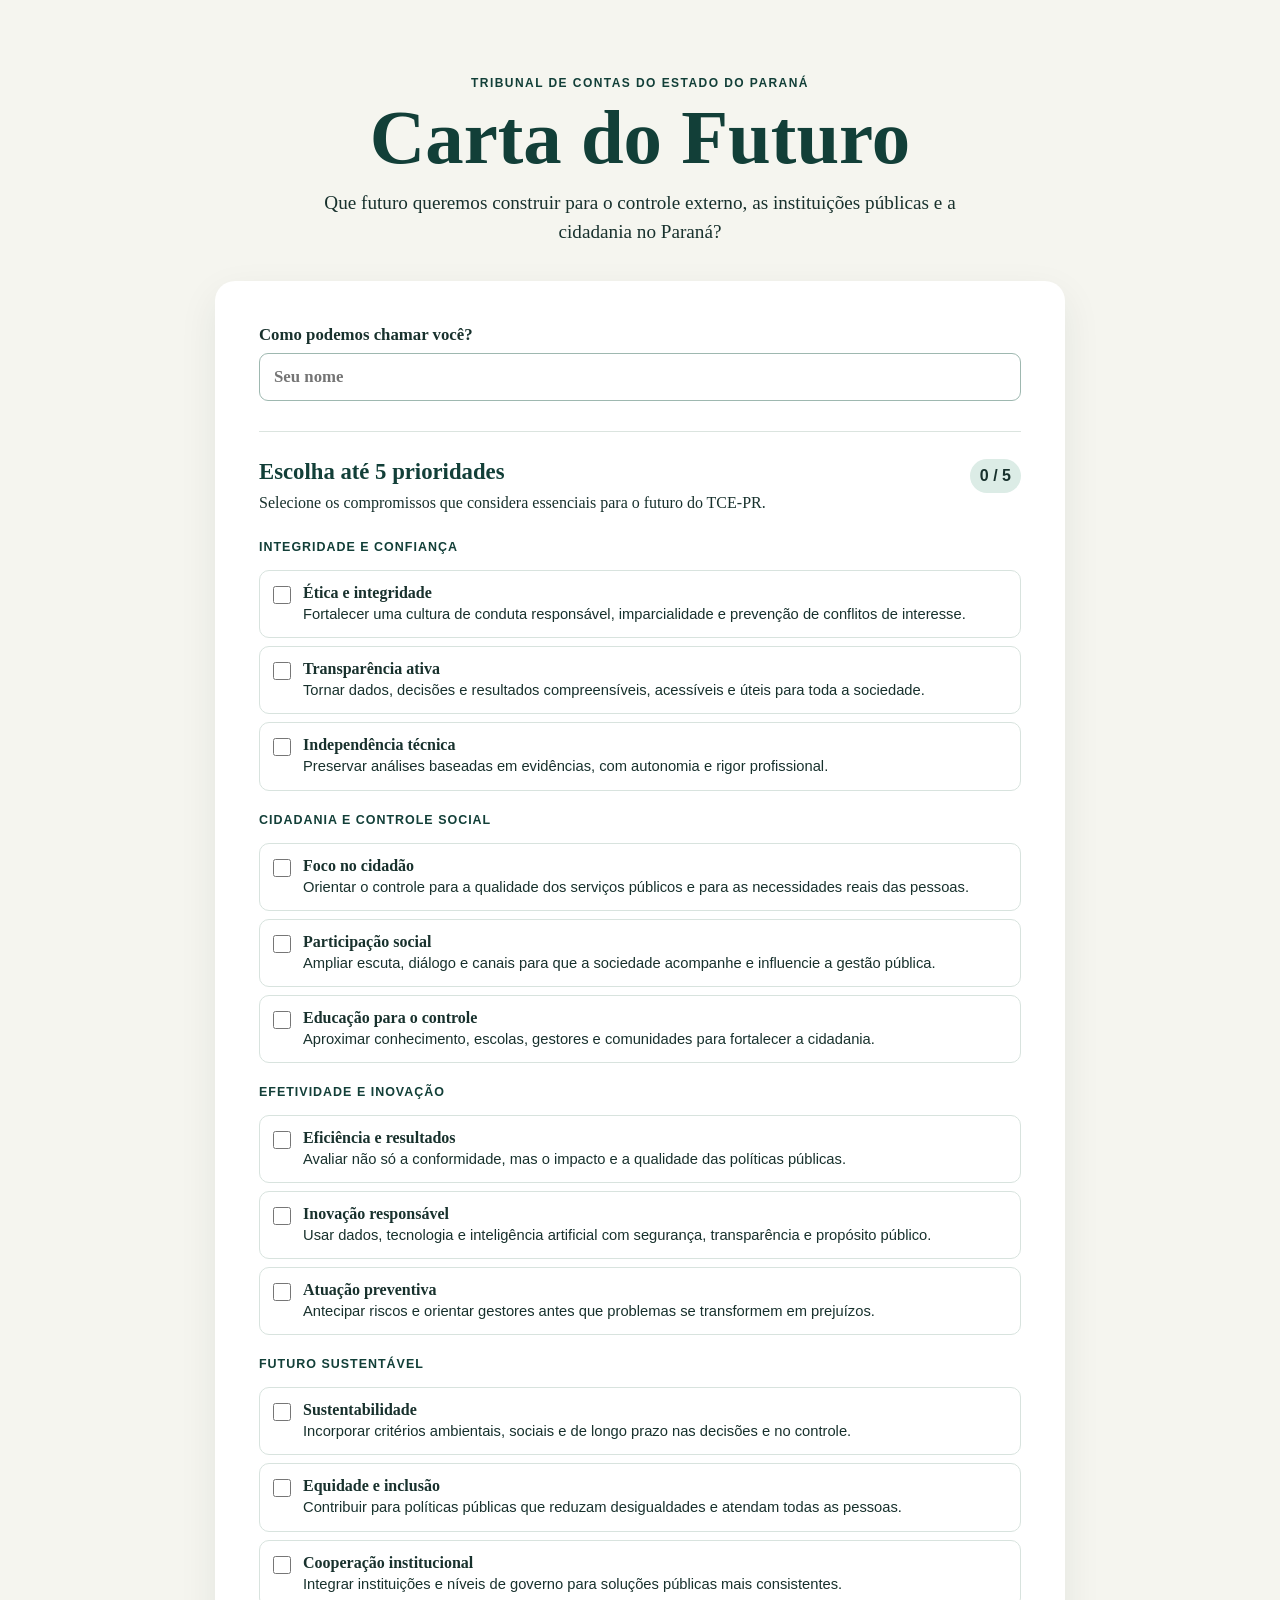
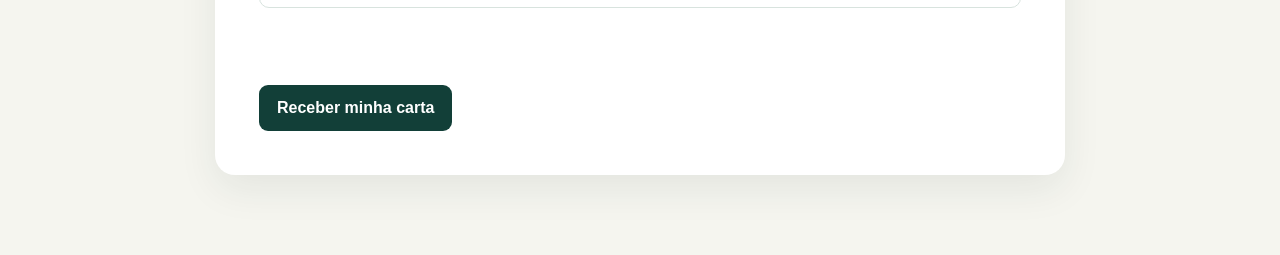
==== public/index.html @ 7b2de644 "first commit" ====
<!doctype html>
<html lang="pt-BR">
  <head>
    <meta charset="utf-8" />
    <meta name="viewport" content="width=device-width, initial-scale=1" />
    <meta name="theme-color" content="#123f38" />
    <title>Carta do Futuro | TCE-PR</title>
    <link rel="stylesheet" href="styles.css" />
  </head>
  <body>
    <main class="pagina">
      <section class="hero" aria-labelledby="titulo">
        <p class="sobretitulo">Tribunal de Contas do Estado do Paraná</p>
        <h1 id="titulo">Carta do Futuro</h1>
        <p class="introducao">Que futuro queremos construir para o controle externo, as instituições públicas e a cidadania no Paraná?</p>
      </section>

      <section class="cartao" id="formulario-area">
        <form id="carta-form">
          <label class="campo" for="nome">
            <span>Como podemos chamar você?</span>
            <input id="nome" name="nome" maxlength="60" autocomplete="name" required placeholder="Seu nome" />
          </label>

          <div class="escolhas-cabecalho">
            <div>
              <h2>Escolha até 5 prioridades</h2>
              <p>Selecione os compromissos que considera essenciais para o futuro do TCE-PR.</p>
            </div>
            <strong id="contador" aria-live="polite">0 / 5</strong>
          </div>
          <div id="temas" class="temas"></div>
          <p id="erro" class="erro" role="alert"></p>
          <button id="gerar" type="submit">Receber minha carta</button>
        </form>

        <div id="carregando" class="carregando escondido" aria-live="polite">
          <span class="orbita" aria-hidden="true"></span>
          <p id="frase-carregando">Conectando com o futuro…</p>
        </div>
      </section>

      <section id="resultado" class="resultado escondido" aria-live="polite">
        <article class="carta" id="texto-carta"></article>
        <div class="acoes">
          <button class="secundario" id="copiar" type="button">Copiar carta</button>
          <button class="secundario" id="reiniciar" type="button">Fazer novas escolhas</button>
        </div>
      </section>
    </main>
    <script src="api-config.js"></script>
    <script src="app.js"></script>
  </body>
</html>
---- public/styles.css ----
:root { --verde:#123f38; --verde-claro:#dcece6; --amarelo:#e9bd52; --texto:#18312d; --fundo:#f5f5ef; --branco:#fff; }
* { box-sizing:border-box; }
body { margin:0; background:var(--fundo); color:var(--texto); font-family:Georgia, "Times New Roman", serif; }
.pagina { width:min(100% - 32px, 850px); margin:0 auto; padding:64px 0 80px; }
.hero { text-align:center; margin:0 auto 34px; max-width:680px; }
.sobretitulo { color:var(--verde); font:700 .75rem/1.2 Arial,sans-serif; letter-spacing:.12em; text-transform:uppercase; }
h1 { color:var(--verde); font-size:clamp(2.5rem,8vw,4.8rem); margin:10px 0 14px; line-height:.95; }
.introducao { font-size:1.2rem; line-height:1.5; margin:0; }
.cartao,.resultado { background:var(--branco); border-radius:20px; box-shadow:0 14px 38px #18312d14; padding:clamp(22px,5vw,44px); }
.campo { display:grid; gap:8px; font-weight:bold; font-size:1.05rem; }
input { font:inherit; color:inherit; border:1px solid #9eb8b0; border-radius:9px; padding:13px 14px; }
input:focus { outline:3px solid #e9bd5280; border-color:var(--verde); }
.escolhas-cabecalho { border-top:1px solid #dbe4df; display:flex; gap:18px; justify-content:space-between; margin-top:30px; padding-top:27px; }
h2 { color:var(--verde); margin:0; font-size:1.42rem; } .escolhas-cabecalho p { margin:6px 0 0; line-height:1.45; }
#contador { align-self:start; background:var(--verde-claro); border-radius:99px; padding:8px 10px; white-space:nowrap; font-family:Arial,sans-serif; }
.temas { display:grid; gap:22px; margin-top:26px; }
fieldset { border:0; padding:0; margin:0; } legend { color:var(--verde); font-family:Arial,sans-serif; font-size:.78rem; font-weight:800; letter-spacing:.08em; padding:0 0 8px; text-transform:uppercase; }
.opcao { align-items:flex-start; border:1px solid #d8e3de; border-radius:10px; cursor:pointer; display:flex; gap:12px; margin-top:8px; padding:13px; transition:background .15s,border .15s; }
.opcao:has(input:checked) { background:#edf6f1; border-color:var(--verde); } .opcao:has(input:disabled) { cursor:not-allowed; opacity:.5; }
.opcao input { accent-color:var(--verde); flex:0 0 auto; height:18px; margin:2px 0 0; padding:0; width:18px; } .opcao strong,.opcao small { display:block; } .opcao small { font:400 .92rem/1.3 Arial,sans-serif; margin-top:3px; }
button { background:var(--verde); border:0; border-radius:9px; color:#fff; cursor:pointer; font:700 1rem Arial,sans-serif; margin-top:26px; padding:14px 18px; } button:hover { background:#0b2e29; } button:disabled { cursor:wait; opacity:.6; }
.erro { color:#a31919; font-family:Arial,sans-serif; min-height:1.2em; } .escondido { display:none !important; }
.carregando { align-items:center; display:flex; flex-direction:column; justify-content:center; min-height:270px; text-align:center; } .orbita { animation:girar 1.15s linear infinite; border:5px solid var(--verde-claro); border-radius:50%; border-top-color:var(--amarelo); height:46px; width:46px; } @keyframes girar { to { transform:rotate(360deg); } }
.carta { font-size:1.12rem; line-height:1.7; white-space:pre-line; } .carta::first-line { color:var(--verde); font-weight:bold; } .acoes { display:flex; flex-wrap:wrap; gap:12px; } .acoes button { margin-top:25px; } .secundario { background:transparent; border:1px solid var(--verde); color:var(--verde); } .secundario:hover { background:var(--verde-claro); }
@media (max-width:520px) { .pagina { padding-top:38px; } .escolhas-cabecalho { display:block; } #contador { display:inline-block; margin-top:16px; } }
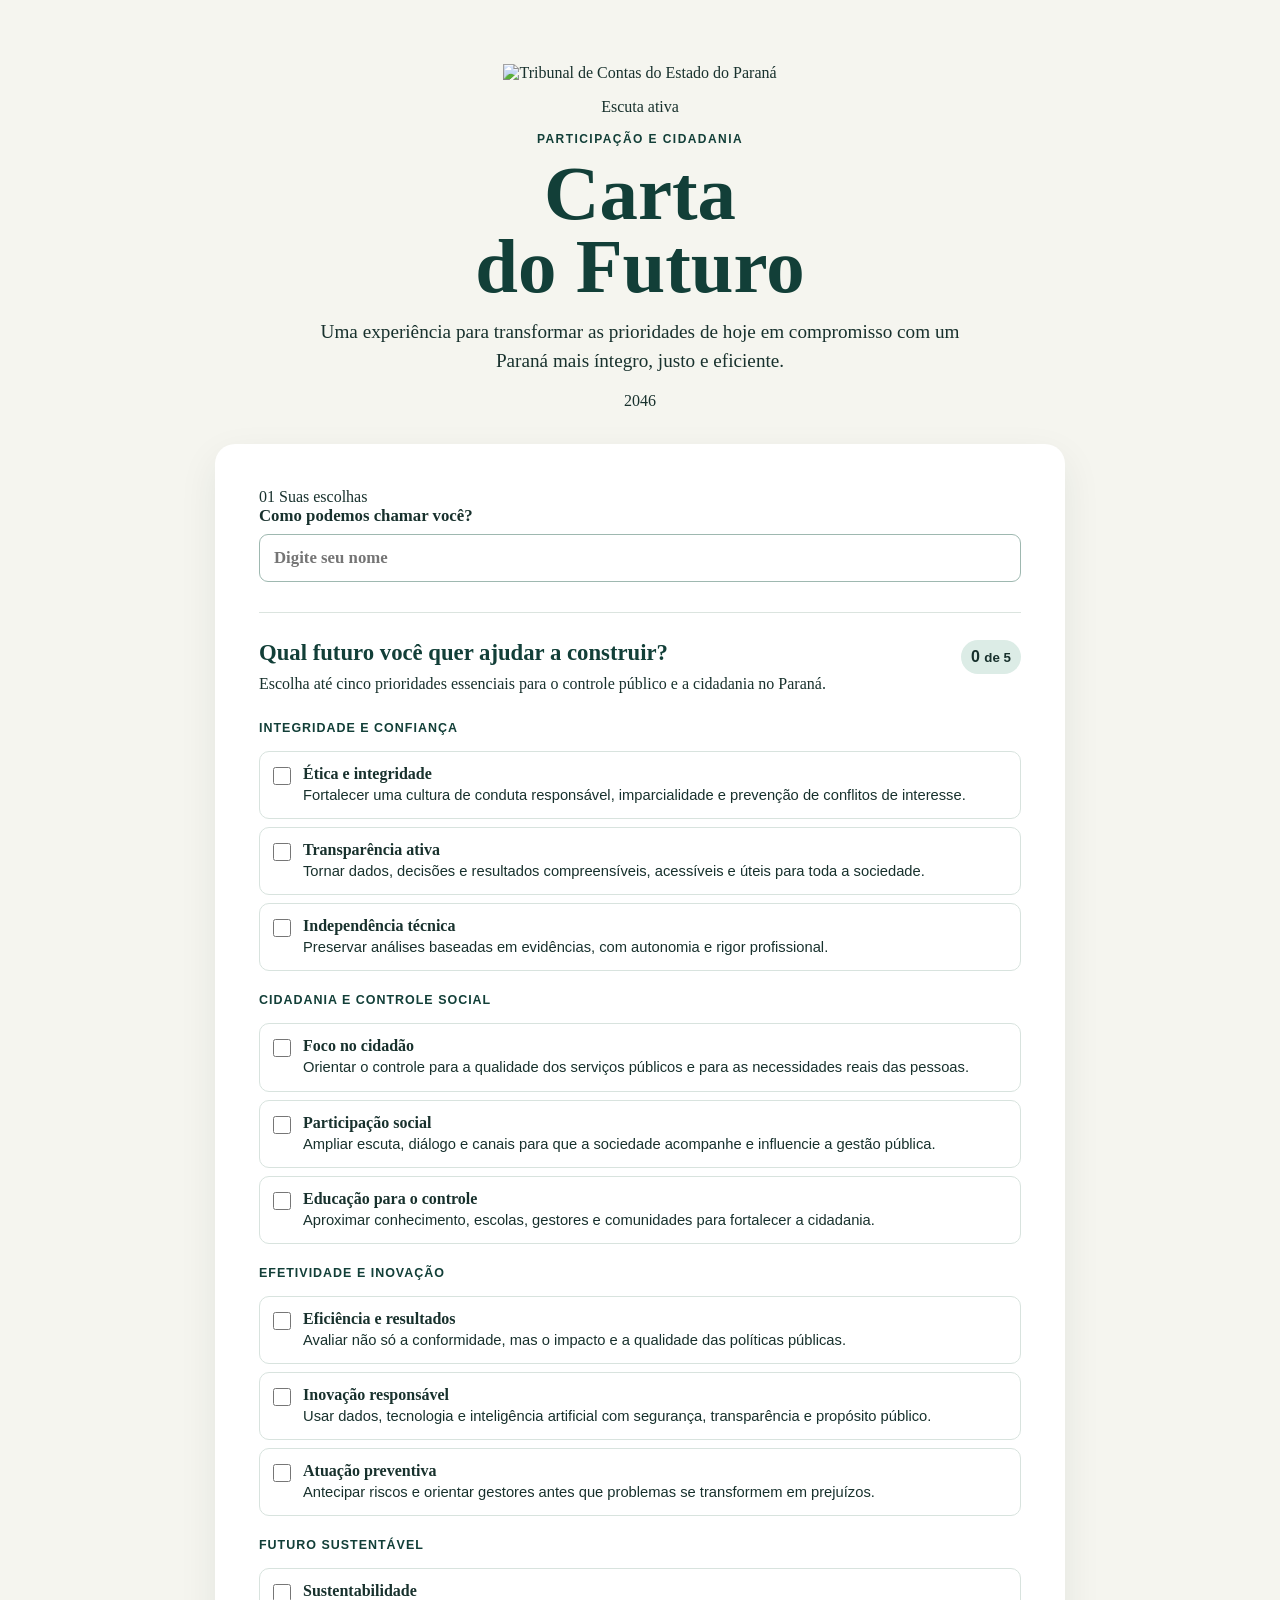
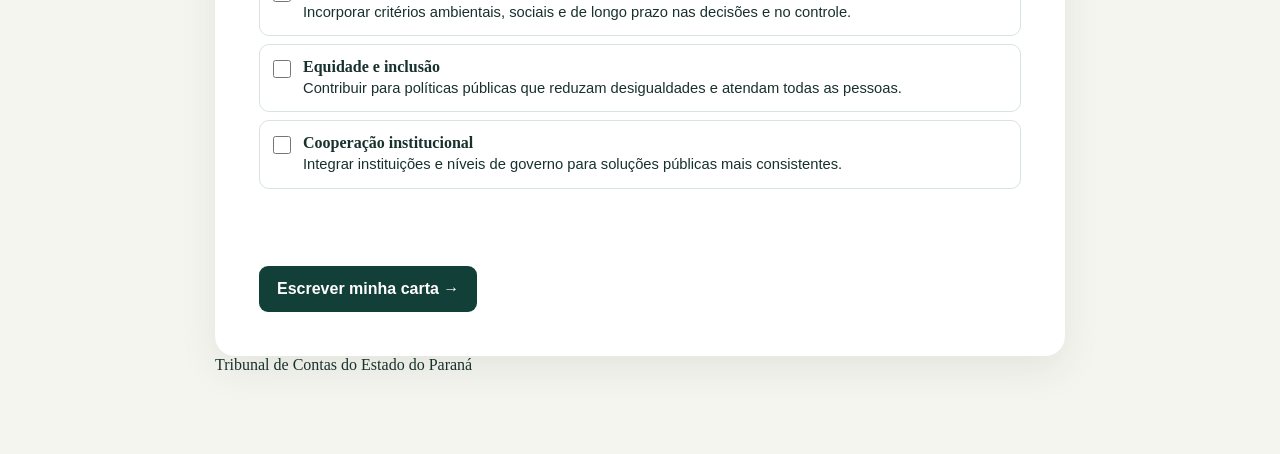
==== commit 373fa7db: "Renovar estrutura visual da Carta do Futuro" ====
--- a/public/index.html
+++ b/public/index.html
@@ -3,35 +3,44 @@
   <head>
     <meta charset="utf-8" />
     <meta name="viewport" content="width=device-width, initial-scale=1" />
-    <meta name="theme-color" content="#123f38" />
+    <meta name="theme-color" content="#0b3d4f" />
     <title>Carta do Futuro | TCE-PR</title>
     <link rel="stylesheet" href="styles.css" />
   </head>
   <body>
     <main class="pagina">
-      <section class="hero" aria-labelledby="titulo">
-        <p class="sobretitulo">Tribunal de Contas do Estado do Paraná</p>
-        <h1 id="titulo">Carta do Futuro</h1>
-        <p class="introducao">Que futuro queremos construir para o controle externo, as instituições públicas e a cidadania no Paraná?</p>
-      </section>
+      <header class="hero" aria-labelledby="titulo">
+        <div class="marca">
+          <img src="logo_horizontal_azul.jpg" alt="Tribunal de Contas do Estado do Paraná" />
+          <span class="marca-divisor" aria-hidden="true"></span>
+          <p>Escuta ativa</p>
+        </div>
+        <div class="hero-conteudo">
+          <p class="sobretitulo">Participação e cidadania</p>
+          <h1 id="titulo">Carta<br />do Futuro</h1>
+          <p class="introducao">Uma experiência para transformar as prioridades de hoje em compromisso com um Paraná mais íntegro, justo e eficiente.</p>
+        </div>
+        <p class="ano" aria-hidden="true">2046</p>
+      </header>
 
-      <section class="cartao" id="formulario-area">
+      <section class="cartao" id="formulario-area" aria-labelledby="prioridades">
+        <div class="passo"><span>01</span> Suas escolhas</div>
         <form id="carta-form">
           <label class="campo" for="nome">
             <span>Como podemos chamar você?</span>
-            <input id="nome" name="nome" maxlength="60" autocomplete="name" required placeholder="Seu nome" />
+            <input id="nome" name="nome" maxlength="60" autocomplete="name" required placeholder="Digite seu nome" />
           </label>
 
           <div class="escolhas-cabecalho">
             <div>
-              <h2>Escolha até 5 prioridades</h2>
-              <p>Selecione os compromissos que considera essenciais para o futuro do TCE-PR.</p>
+              <h2 id="prioridades">Qual futuro você quer ajudar a construir?</h2>
+              <p>Escolha até cinco prioridades essenciais para o controle público e a cidadania no Paraná.</p>
             </div>
-            <strong id="contador" aria-live="polite">0 / 5</strong>
+            <strong id="contador" aria-live="polite">0 <small>de 5</small></strong>
           </div>
           <div id="temas" class="temas"></div>
           <p id="erro" class="erro" role="alert"></p>
-          <button id="gerar" type="submit">Receber minha carta</button>
+          <button id="gerar" type="submit">Escrever minha carta <span aria-hidden="true">→</span></button>
         </form>
 
         <div id="carregando" class="carregando escondido" aria-live="polite">
@@ -41,15 +50,16 @@
       </section>
 
       <section id="resultado" class="resultado escondido" aria-live="polite">
+        <div class="passo"><span>02</span> Sua carta</div>
         <article class="carta" id="texto-carta"></article>
         <div class="acoes">
           <button class="secundario" id="copiar" type="button">Copiar carta</button>
           <button class="secundario" id="reiniciar" type="button">Fazer novas escolhas</button>
         </div>
       </section>
+      <footer>Tribunal de Contas do Estado do Paraná</footer>
     </main>
     <script src="api-config.js"></script>
     <script src="app.js"></script>
   </body>
 </html>
-
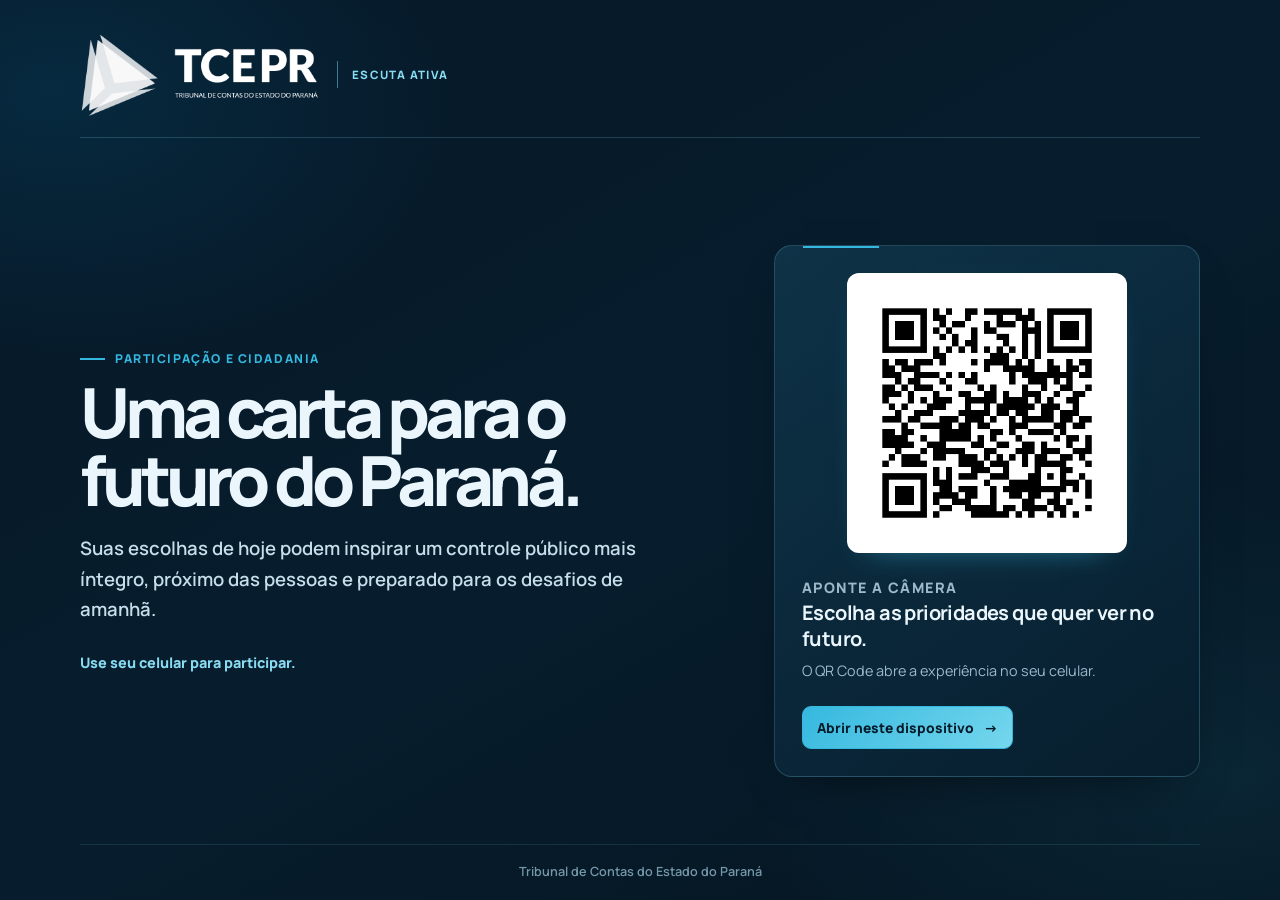
==== commit 53713aae: "Add QR code image for 'carta do futuro'" ====
--- a/public/index.html
+++ b/public/index.html
@@ -3,63 +3,40 @@
   <head>
     <meta charset="utf-8" />
     <meta name="viewport" content="width=device-width, initial-scale=1" />
-    <meta name="theme-color" content="#0b3d4f" />
+    <meta name="theme-color" content="#061827" />
     <title>Carta do Futuro | TCE-PR</title>
-    <link rel="stylesheet" href="styles.css" />
+    <link rel="stylesheet" href="landing.css" />
   </head>
   <body>
-    <main class="pagina">
-      <header class="hero" aria-labelledby="titulo">
-        <div class="marca">
-          <img src="logo_horizontal_azul.jpg" alt="Tribunal de Contas do Estado do Paraná" />
-          <span class="marca-divisor" aria-hidden="true"></span>
-          <p>Escuta ativa</p>
-        </div>
-        <div class="hero-conteudo">
-          <p class="sobretitulo">Participação e cidadania</p>
-          <h1 id="titulo">Carta<br />do Futuro</h1>
-          <p class="introducao">Uma experiência para transformar as prioridades de hoje em compromisso com um Paraná mais íntegro, justo e eficiente.</p>
-        </div>
-        <p class="ano" aria-hidden="true">2046</p>
+    <main class="entrada">
+      <header class="topo">
+        <img src="logo_horizontal_branco.png" alt="Tribunal de Contas do Estado do Paraná" />
+        <span></span>
+        <p>Escuta ativa</p>
       </header>
 
-      <section class="cartao" id="formulario-area" aria-labelledby="prioridades">
-        <div class="passo"><span>01</span> Suas escolhas</div>
-        <form id="carta-form">
-          <label class="campo" for="nome">
-            <span>Como podemos chamar você?</span>
-            <input id="nome" name="nome" maxlength="60" autocomplete="name" required placeholder="Digite seu nome" />
-          </label>
+      <section class="convite" aria-labelledby="titulo">
+        <div class="apresentacao">
+          <p class="sobretitulo">Participação e cidadania</p>
+          <h1 id="titulo">Uma carta para o futuro do Paraná.</h1>
+          <p class="texto">Suas escolhas de hoje podem inspirar um controle público mais íntegro, próximo das pessoas e preparado para os desafios de amanhã.</p>
+          <p class="orientacao">Use seu celular para participar.</p>
+        </div>
 
-          <div class="escolhas-cabecalho">
-            <div>
-              <h2 id="prioridades">Qual futuro você quer ajudar a construir?</h2>
-              <p>Escolha até cinco prioridades essenciais para o controle público e a cidadania no Paraná.</p>
-            </div>
-            <strong id="contador" aria-live="polite">0 <small>de 5</small></strong>
+        <section class="qr-card" aria-label="QR Code para acessar a Carta do Futuro">
+          <div class="qr-moldura">
+            <img src="qr-carta-do-futuro.png" alt="QR Code para abrir o formulário da Carta do Futuro" />
           </div>
-          <div id="temas" class="temas"></div>
-          <p id="erro" class="erro" role="alert"></p>
-          <button id="gerar" type="submit">Escrever minha carta <span aria-hidden="true">→</span></button>
-        </form>
-
-        <div id="carregando" class="carregando escondido" aria-live="polite">
-          <span class="orbita" aria-hidden="true"></span>
-          <p id="frase-carregando">Conectando com o futuro…</p>
-        </div>
+          <div>
+            <p class="passo">Aponte a câmera</p>
+            <h2>Escolha as prioridades que quer ver no futuro.</h2>
+            <p>O QR Code abre a experiência no seu celular.</p>
+          </div>
+          <a class="link-formulario" href="form/">Abrir neste dispositivo <span aria-hidden="true">→</span></a>
+        </section>
       </section>
 
-      <section id="resultado" class="resultado escondido" aria-live="polite">
-        <div class="passo"><span>02</span> Sua carta</div>
-        <article class="carta" id="texto-carta"></article>
-        <div class="acoes">
-          <button class="secundario" id="copiar" type="button">Copiar carta</button>
-          <button class="secundario" id="reiniciar" type="button">Fazer novas escolhas</button>
-        </div>
-      </section>
       <footer>Tribunal de Contas do Estado do Paraná</footer>
     </main>
-    <script src="api-config.js"></script>
-    <script src="app.js"></script>
   </body>
 </html>
--- a/public/landing.css
+++ b/public/landing.css
@@ -0,0 +1,38 @@
+@import url("https://fonts.googleapis.com/css2?family=Manrope:wght@400;500;600;700;800&display=swap");
+
+:root {
+  --ink:#061827; --panel:#0b2a3e; --text:#eaf6fc; --muted:#9bb9ca;
+  --primary:#086e9e; --light:#35b8df; --pale:#87dcf2; --line:rgba(135,220,242,.2);
+}
+*{box-sizing:border-box}
+body{
+  min-width:320px; min-height:100vh; margin:0; color:var(--text);
+  font-family:"Manrope","Segoe UI",system-ui,sans-serif;
+  background:radial-gradient(ellipse at 4% 10%,rgba(8,110,158,.2),transparent 26rem),
+    radial-gradient(ellipse at 96% 86%,rgba(53,184,223,.09),transparent 30rem),
+    linear-gradient(150deg,#061827 0%,#071d2d 54%,#051521 100%);
+}
+.entrada{width:min(1120px,calc(100vw - 40px));min-height:100vh;margin:0 auto;display:flex;flex-direction:column;padding:27px 0 20px}
+.topo{display:flex;align-items:center;gap:14px;padding-bottom:15px;border-bottom:1px solid var(--line)}
+.topo img{display:block;width:min(243px,54vw);height:auto}
+.topo span{width:1px;height:27px;background:rgba(135,220,242,.48)}
+.topo p{margin:0;color:var(--pale);font-size:.72rem;font-weight:800;letter-spacing:.11em;text-transform:uppercase}
+.convite{display:grid;grid-template-columns:minmax(0,1fr) minmax(330px,.72fr);gap:clamp(36px,8vw,105px);align-items:center;flex:1;padding:clamp(55px,10vw,105px) 0 65px}
+.sobretitulo{display:flex;align-items:center;gap:10px;margin:0 0 11px;color:var(--light);font-size:.76rem;font-weight:800;letter-spacing:.13em;text-transform:uppercase}
+.sobretitulo::before{width:25px;height:2px;content:"";background:var(--light)}
+h1{max-width:670px;margin:0;color:var(--text);font-size:clamp(2.65rem,5.4vw,5rem);font-weight:800;line-height:.98;letter-spacing:-.075em}
+.texto{max-width:650px;margin:19px 0 0;color:#c6ddeb;font-size:clamp(1rem,1.75vw,1.16rem);font-weight:600;line-height:1.65}
+.orientacao{margin:28px 0 0;color:var(--pale);font-size:.9rem;font-weight:800}
+.qr-card{position:relative;padding:27px;border:1px solid var(--line);border-radius:18px;background:linear-gradient(145deg,rgba(15,51,73,.96),rgba(7,30,46,.97));box-shadow:0 20px 50px -30px rgba(0,0,0,.7)}
+.qr-card::before{position:absolute;top:0;left:28px;width:76px;height:2px;content:"";background:var(--light)}
+.qr-moldura{display:grid;width:280px;height:280px;margin:0 auto 24px;padding:10px;place-items:center;border-radius:12px;background:#fff;box-shadow:0 14px 30px -22px rgba(53,184,223,.8)}
+.qr-moldura img{display:block;width:100%;height:100%;image-rendering:auto}
+.passo{display:flex;align-items:center;gap:9px;margin:0 0 12px;color:var(--pale);font-size:.73rem;font-weight:800;letter-spacing:.1em;text-transform:uppercase}
+.passo span{display:grid;width:27px;height:27px;place-items:center;border:1px solid rgba(53,184,223,.55);border-radius:7px;color:var(--light);font-size:.7rem}
+h2{margin:0 0 8px;color:var(--text);font-size:1.25rem;line-height:1.3;letter-spacing:-.03em}
+.qr-card > div:last-of-type p{margin:0;color:var(--muted);font-size:.9rem;line-height:1.55}
+.link-formulario{display:inline-flex;align-items:center;gap:10px;margin-top:24px;padding:11px 14px;border:1px solid var(--light);border-radius:9px;color:#031b2a;background:linear-gradient(135deg,var(--light),#75d7ed);font-size:.86rem;font-weight:800;text-decoration:none;transition:transform .18s ease,filter .18s ease}
+.link-formulario:hover{filter:brightness(1.06);transform:translateY(-2px)}
+footer{padding-top:18px;border-top:1px solid rgba(135,220,242,.12);color:#7497aa;font-size:.79rem;font-weight:600;text-align:center}
+@media(max-width:760px){.entrada{width:min(100% - 24px,1120px)}.convite{grid-template-columns:1fr;gap:35px;padding:55px 0 48px}.qr-card{max-width:440px}.topo{gap:10px}.topo img{width:min(208px,53vw)}.topo span{height:23px}.topo p{font-size:.62rem}}
+@media(max-width:420px){.topo p{display:none}.qr-moldura{width:220px;height:220px}.qr-card{padding:22px}}
